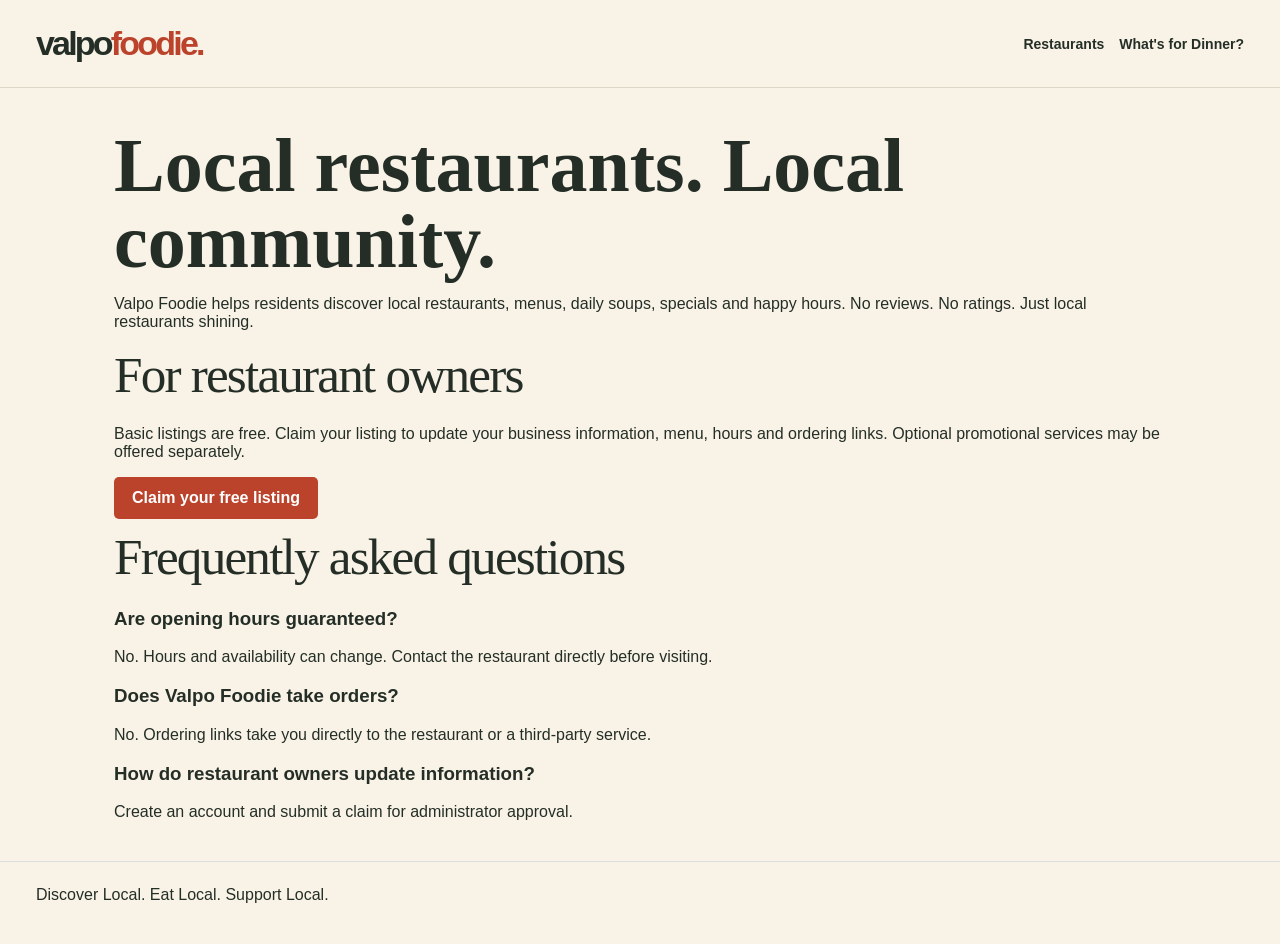
==== about.html @ 4cd33c18 "Launch public navigation, dinner wheel, about and FAQ, remove demo content" ====
<!doctype html><html lang="en"><head><meta charset="utf-8"><meta name="viewport" content="width=device-width,initial-scale=1"><title>About Valpo Foodie | Local dining in Valparaiso</title><meta name="description" content="Discover local restaurants in Valparaiso, Indiana. No reviews, no ratings, just local restaurants shining."><link rel="canonical" href="https://www.valpofoodie.com/about"><link rel="stylesheet" href="/style.css"></head><body><header><a class="logo" href="/">valpo<span>foodie.</span></a><nav><a href="/#directory">Restaurants</a><a href="/dinner">What's for Dinner?</a></nav></header><main class="restaurant-profile"><h1>Local restaurants. Local community.</h1><p>Valpo Foodie helps residents discover local restaurants, menus, daily soups, specials and happy hours. No reviews. No ratings. Just local restaurants shining.</p><h2>For restaurant owners</h2><p>Basic listings are free. Claim your listing to update your business information, menu, hours and ordering links. Optional promotional services may be offered separately.</p><a class="button" href="/management.html">Claim your free listing</a><h2>Frequently asked questions</h2><h3>Are opening hours guaranteed?</h3><p>No. Hours and availability can change. Contact the restaurant directly before visiting.</p><h3>Does Valpo Foodie take orders?</h3><p>No. Ordering links take you directly to the restaurant or a third-party service.</p><h3>How do restaurant owners update information?</h3><p>Create an account and submit a claim for administrator approval.</p></main><footer>Discover Local. Eat Local. Support Local.</footer></body></html>
---- style.css ----
*{box-sizing:border-box}html{scroll-behavior:smooth}body{margin:0;background:#faf6ed;color:#292b25;font:16px system-ui}header,main,footer{max-width:1100px;margin:auto;padding:24px}header{display:flex;align-items:center;justify-content:space-between;flex-wrap:wrap;gap:16px}.logo{font-size:29px;letter-spacing:-2px;color:#b54b27;font-weight:800;text-decoration:none}nav{display:flex;gap:15px;flex-wrap:wrap}a{color:inherit}nav a{text-decoration:none;font-weight:600}section{margin:28px 0}.hero{background:#283b30;color:#fff9ed;padding:clamp(28px,7vw,75px);border-radius:24px}h1{font:bold clamp(42px,7vw,76px)/1 Georgia;margin:15px 0}h2{font:bold 32px Georgia}small{letter-spacing:1px}button,.button{background:#b54b27;color:white;border:0;border-radius:9px;padding:12px 18px;font:inherit;cursor:pointer;text-decoration:none;display:inline-block}.tiles{display:grid;grid-template-columns:repeat(auto-fit,minmax(230px,1fr));gap:16px}article,.tiles a{background:white;border:1px solid #e6ded0;border-radius:16px;padding:22px}.tiles a{text-decoration:none}.line{display:flex;align-items:center;justify-content:space-between;gap:10px;padding:12px 0;border-bottom:1px solid #eee}.green{color:#27663b;font-size:13px}input,select{font:inherit;padding:10px;border:1px solid #ccc;border-radius:7px;max-width:100%}label{display:block;margin:12px 0}footer{border-top:1px solid #ddd}.notice{background:#f2e3c9;padding:10px 16px;border-radius:8px;font-size:13px}fieldset{border:1px solid #ddd;border-radius:8px}#search{margin-bottom:12px}
.filters{display:flex;gap:12px;flex-wrap:wrap}.filters input{flex:1;min-width:220px}.chips{display:flex;gap:7px;flex-wrap:wrap;margin:14px 0}.chips button{background:#fff;color:#283b30;border:1px solid #d6d9cc;padding:8px 12px;font-size:13px;border-radius:30px}.chips button[aria-pressed=true]{background:#283b30;color:white}.directory{display:grid;grid-template-columns:repeat(auto-fit,minmax(250px,1fr));gap:14px}.directory article{display:flex;flex-direction:column;min-height:150px;box-shadow:0 2px 9px #283b3009}.directory h3{margin:0;font-size:19px}.muted{color:#62675d;font-size:14px}.actions{display:flex;gap:15px;flex-wrap:wrap;margin-top:auto;font-size:14px}.actions a{color:#535e47;font-weight:600}.hero{background:linear-gradient(120deg,#20392d,#3e5140)}
:root{--cream:#f9f3e7;--ink:#242e26;--red:#bc432b;--gold:#e4ad55}body{background:var(--cream);color:var(--ink);font-family:Arial,sans-serif}header,main,footer{max-width:1280px;padding:24px 36px}header{position:sticky;top:0;background:var(--cream);z-index:10;border-bottom:1px solid #ded6c7}.topline{text-align:center;background:var(--ink);color:#f8e7ca;font-size:10px;font-weight:bold;letter-spacing:3px;padding:9px}.logo{color:var(--ink);font-size:34px;letter-spacing:-2.8px}.logo span{color:var(--red)}nav a{font-size:14px}nav a:hover{color:var(--red)}.notice{background:transparent;color:#69645b;padding:0;font-size:12px}.hero{display:grid;grid-template-columns:1.1fr .9fr;align-items:center;background:#253b30;overflow:hidden;padding:clamp(28px,5vw,72px);border-radius:8px;min-height:430px;gap:25px}.hero h1{font:normal clamp(46px,6.8vw,94px)/.98 Georgia;letter-spacing:-.065em;margin:22px 0}.hero h1 em{color:#e9b96f;font-weight:normal}.hero small,.eyebrow,.tile-kicker{font-size:11px;font-weight:bold;letter-spacing:2px}.hero small{color:#e9b96f}.hero-sub{max-width:390px;line-height:1.6;color:#e1dfd2}.button,button{background:var(--red);border-radius:5px;font-weight:bold}.hero-link{display:inline-block;margin:14px 0 0 12px;font-size:14px}.hero-art{position:relative;display:grid;place-items:center;min-height:290px}.hero-plate{width:min(100%,340px);aspect-ratio:1;border-radius:50%;background:#e6b36d;color:#273c31;display:flex;flex-direction:column;justify-content:space-evenly;align-items:center;border:12px double #273c31;box-shadow:12px 15px 0 #172a21;transform:rotate(-9deg);font-size:24px}.plate-inner{width:78%;aspect-ratio:1;border:2px solid #273c31;border-radius:50%;display:flex;flex-direction:column;align-items:center;justify-content:center;text-align:center}.plate-inner span{font:bold clamp(28px,4.4vw,62px)/.85 Georgia;letter-spacing:-3px}.plate-inner i{font:italic 20px Georgia;margin-top:10px}.stamp{position:absolute;bottom:0;right:0;background:#bc432b;color:#fff3d9;border:2px dashed #fff3d9;outline:5px solid #bc432b;padding:16px;transform:rotate(10deg);font-weight:900;font-size:21px;line-height:1}.stamp b{color:#f4c77c}section{margin:48px 0;scroll-margin-top:110px}h2{font:normal clamp(32px,4vw,54px)/1.1 Georgia;letter-spacing:-1.8px;margin:10px 0 22px}.eyebrow{color:var(--red)}#flavor-grid{display:grid;grid-template-columns:repeat(6,1fr);gap:12px}.flavor{padding:0;background:transparent;color:var(--ink);text-align:left;overflow:hidden}.flavor img{width:100%;aspect-ratio:1.25;object-fit:cover;border-radius:7px;display:block;transition:transform .2s}.flavor:hover img{transform:scale(.97)}.flavor span{display:block;padding:10px 0;font-size:13px}.tiles{gap:12px}.tiles a{position:relative;background:#e7b66e;border:0;border-radius:7px;padding:25px;min-height:150px}.tiles a:nth-child(2){background:#b9422c;color:#fff5e5}.tiles a:nth-child(3){background:#d5d9bd}.tiles h3{font:normal 29px Georgia;margin:16px 0 8px;letter-spacing:-1px}.tile-arrow{float:right;font-size:22px}.directory{grid-template-columns:repeat(3,minmax(0,1fr));gap:20px}.directory article{padding:0;overflow:hidden;border-radius:8px;border:1px solid #e3dacb;background:#fffdf8;transition:transform .18s,box-shadow .18s}.directory article:hover{transform:translateY(-3px);box-shadow:0 10px 25px #273c3114}.restaurant-cover{display:block;width:100%;aspect-ratio:1.8;object-fit:cover}.restaurant-body{padding:20px;display:flex;flex-direction:column;flex:1;gap:10px}.restaurant-body .muted{margin:0;text-transform:uppercase;font-size:10px;letter-spacing:1px;color:#8d4832;font-weight:bold}.directory h3{font:normal 25px/1.12 Georgia;letter-spacing:-.5px}.actions{margin-top:12px;padding-top:12px;border-top:1px solid #eee6d9;justify-content:space-between}.filters input,.filters select{background:#fffdf8;border-color:#d6cbb9;padding:14px}.chips button{background:transparent}.cover-demo{border-bottom:1px solid #ddd;padding-bottom:20px;margin-bottom:20px}.footer-brand{font:bold 42px Arial;letter-spacing:-3px;color:#bc432b}footer{padding-bottom:40px}a:focus-visible,button:focus-visible,input:focus-visible,select:focus-visible{outline:3px solid #b9422c;outline-offset:3px}@media(max-width:850px){header,main,footer{padding:18px 22px}.hero{grid-template-columns:1fr 1fr}.directory{grid-template-columns:repeat(2,minmax(0,1fr))}#flavor-grid{grid-template-columns:repeat(3,1fr)}}@media(max-width:560px){header{position:relative}.hero{grid-template-columns:1fr;padding:28px;min-height:0}.hero-art{min-height:220px}.hero-plate{width:210px}.plate-inner span{font-size:40px}.stamp{font-size:15px}.directory{grid-template-columns:1fr}.tiles{grid-template-columns:1fr}.flavor span{font-size:12px}nav{gap:12px}nav a{font-size:12px}section{margin:34px 0}.logo{font-size:30px}}@media(prefers-reduced-motion:reduce){*{scroll-behavior:auto!important;transition:none!important}}
.soup-grid{display:grid;grid-template-columns:repeat(2,minmax(0,1fr));gap:16px}.soup-card{border-radius:8px;background:#fffdf8;padding:20px 24px}.soup-head{display:flex;align-items:baseline;justify-content:space-between;gap:12px;border-bottom:2px solid #e4ad55;padding-bottom:12px;margin-bottom:6px}.soup-head h3{font:normal 25px Georgia;margin:0}.soup-head a{font-size:12px;font-weight:bold;color:#a43b27;text-align:right}.soup-row{display:flex;justify-content:space-between;gap:12px;padding:13px 0;border-bottom:1px solid #eee6d9}.soup-row:last-child{border:0}.soup-intro{font-size:18px}.management{max-width:720px;margin:60px auto}.management article{margin:16px 0}@media(max-width:650px){.soup-grid{grid-template-columns:1fr}.soup-head h3{font-size:22px}}
.featured-label{font-size:11px;font-weight:bold;letter-spacing:1px;text-transform:uppercase;color:#8d4832}#flavor-grid{grid-template-columns:repeat(auto-fit,minmax(120px,1fr))}
.plant-banner{display:flex;align-items:center;justify-content:space-between;gap:24px;margin-top:20px;padding:28px 32px;background:#dce5bd;border-radius:8px;color:#253b30}.plant-banner .eyebrow{color:#376344}.plant-banner h3{font:normal clamp(25px,3vw,38px) Georgia;margin:8px 0}.plant-banner p{margin:8px 0;line-height:1.5}.plant-banner button{background:#253b30;flex-shrink:0}.featured-soup{border:1px solid #c38a37;box-shadow:inset 0 4px #e4ad55}.featured-soup .featured-label{margin-bottom:10px}.featured-label{display:block;width:fit-content;color:#75441f;background:#f6e8cc;border-radius:3px;padding:5px 8px;font-size:10px}.flavor img{aspect-ratio:1.15}.flavor:focus-visible{outline-offset:5px}@media(max-width:650px){.plant-banner{flex-direction:column;align-items:flex-start;padding:22px}#flavor-grid{grid-template-columns:repeat(2,minmax(0,1fr))}}
html{scroll-behavior:smooth}section[id]{scroll-margin-top:100px}.soup-hero{grid-template-columns:1fr 1fr;gap:32px;padding:clamp(24px,4vw,56px)}.soup-hero h1{font-size:clamp(44px,5.8vw,80px);line-height:.98}.soup-hero-image{display:block;width:100%;border-radius:8px}.soup-hero .hero-art{min-height:0}.soup-hero .stamp{right:12px;bottom:12px}.soup-nav{color:#a43b27;font-weight:700}#soups{margin-top:32px}.soup-card{padding:20px}.soup-head h3{font-size:22px}.soup-row{padding:10px 0}.featured-soup{border:1px solid #b58a49}.flavors{margin-top:40px}#flavor-grid{grid-template-columns:repeat(4,minmax(0,1fr))}button:focus-visible,a:focus-visible,input:focus-visible,select:focus-visible{outline:3px solid #b58337;outline-offset:3px}@media(min-width:1050px){#flavor-grid{grid-template-columns:repeat(8,minmax(0,1fr))}}@media(max-width:650px){.soup-hero{grid-template-columns:1fr;gap:20px}.soup-hero-image{max-height:200px;object-fit:cover}#flavor-grid{grid-template-columns:repeat(2,minmax(0,1fr))}header nav{flex-wrap:wrap;gap:10px}.soup-head{flex-wrap:wrap}}
.soup-hero h1{font-size:clamp(36px,4.4vw,62px);line-height:1.07}.soup-hero-image{aspect-ratio:1.15;object-fit:cover}.photo-credit{display:block;font-size:10px;margin-top:5px;color:inherit}.quick-links{display:grid;grid-template-columns:repeat(4,1fr);gap:1px;background:#ddd2be;border:1px solid #ddd2be;margin:22px 0 28px;border-radius:8px;overflow:hidden}.quick-links a{background:#fff9ee;padding:19px;text-decoration:none;color:#253b30;font-weight:700;font-size:17px}.quick-links a:hover{background:#f0e4ce}.quick-links span{display:block;font-weight:400;font-size:12px;margin-top:6px}@media(max-width:650px){.quick-links{grid-template-columns:repeat(2,1fr)}.quick-links a{padding:14px}.soup-hero-image{max-height:250px}}
[hidden]{display:none!important}.portal{max-width:900px;margin:auto;padding:24px}.portal form{display:grid;gap:12px;max-width:650px}.portal label{display:grid;gap:5px;text-transform:capitalize}.portal input:not([type=checkbox]),.portal textarea,.portal select{width:100%;padding:10px;border:1px solid #b9b1a2;border-radius:5px;font:inherit;background:white;color:#222}.portal section{margin:20px 0}.portal h3{margin-top:30px}.portal button{width:fit-content}.portal-top{display:flex;justify-content:space-between;align-items:center}.portal #status{font-weight:bold;color:#315c40}.portal #soups-admin>div,.portal #promos-admin>div,.portal #claims-list>div,.portal #owners-list>div{padding:10px;border-bottom:1px solid #ccc;overflow-wrap:anywhere}.portal div>button{margin-left:8px}
.manage-heading{display:flex;justify-content:space-between;align-items:center;gap:12px;background:#f1e9d9;padding:20px;border-radius:12px}.manage-heading h2{margin:4px 0}.manage-heading span{font-size:.85rem;color:#315c40}.manage-tabs{display:flex;flex-wrap:wrap;gap:8px;margin:18px 0}.portal .manage-tabs button{margin:0;background:white;color:#333;border:1px solid #c7bdac;padding:10px 14px;border-radius:8px}.portal .manage-tabs button[aria-pressed=true]{background:#315c40;color:white}.manage-panel{background:white;border:1px solid #ddd3c3;border-radius:12px;padding:20px}.manage-panel h3{margin-top:0}.soup-setting{background:#f0f5ed;border:1px solid #c9d8c5;border-radius:10px;padding:16px;margin-bottom:20px}.portal .soup-setting label{display:flex;align-items:center;gap:10px;text-transform:none;font-weight:700}.soup-setting input{width:22px;height:22px;accent-color:#315c40}.soup-setting p{margin-bottom:0;font-size:.9rem}.portal #status{position:sticky;top:0;background:#fff;padding:8px;z-index:3}
.restaurant-profile{max-width:1100px;margin:auto;padding:24px}.profile-hero{margin:18px 0;background:#23392e;color:#fff8e9;border-radius:16px;overflow:hidden}.profile-hero h1{color:inherit;font-size:clamp(2rem,5vw,4rem);margin:12px 0}.profile-hero-body{padding:30px}.profile-cover{width:100%;max-height:320px;object-fit:cover}.profile-logo{width:100px;height:100px;object-fit:contain;background:white;border-radius:12px;float:right;margin:0 0 12px 12px}.profile-actions{display:flex;gap:10px;flex-wrap:wrap}.profile-section{padding:24px 0;border-bottom:1px solid #ddd3c3}.menu-gallery{display:grid;grid-template-columns:repeat(2,minmax(0,1fr));gap:16px;margin-top:16px}.menu-gallery a{display:block;background:white;border:1px solid #ddd3c3;border-radius:10px;overflow:hidden}.menu-gallery img{width:100%;height:auto;display:block}.menu-gallery span{display:block;padding:10px}.profile-section p{white-space:pre-line}.recruit{background:#23392e;color:#fff8e9;border-radius:16px;padding:30px;margin:24px 0}.recruit h2{color:inherit}.restaurant-body h3 a{color:inherit;text-decoration:none}.portal #menu-assets>div{padding:12px;border-bottom:1px solid #ddd;overflow-wrap:anywhere}.portal #menu-link{margin-top:20px}@media(max-width:600px){.restaurant-profile{padding:16px}.profile-hero-body{padding:20px}.menu-gallery{grid-template-columns:1fr}.soup-hero{gap:12px}.soup-hero-image{max-height:220px;object-fit:cover}.hero-copy h1{font-size:clamp(2rem,8vw,3rem)}}
.discovery-section{margin:32px 0}.discovery-grid{display:grid;grid-template-columns:repeat(auto-fit,minmax(min(100%,230px),1fr));gap:12px}.discovery-grid article{padding:16px;border:1px solid #ddd3c3;border-radius:12px;background:#fffaf1}.discovery-grid h3{margin:0 0 6px}.discovery-grid p{white-space:pre-line;margin:8px 0}.owner-badge{display:inline-block;background:#e7eee4;color:#234c31;border-radius:20px;padding:5px 10px;font-size:12px;font-weight:700;margin:6px 0}.profile-hero .button{color:inherit}.portal textarea[name=concepts]{min-height:160px}
.restaurant-cover-link{display:block;overflow:hidden;cursor:pointer}.restaurant-cover-link .restaurant-cover{display:block;width:100%;transition:filter .18s ease}.restaurant-cover-link:hover .restaurant-cover{filter:brightness(.94)}.restaurant-cover-link:focus-visible{outline:3px solid #b68a44;outline-offset:-3px}

.menu-gallery a{cursor:zoom-in}.menu-gallery a:focus-visible{outline:3px solid #b68a44;outline-offset:2px}

.hours-status{font-size:.9rem;font-weight:650;margin:.5rem 0}.is-open{color:#21653d}.is-closed{color:#a13e30}.is-unknown{color:#666}.open-filter{display:flex;align-items:center;gap:.5rem;white-space:nowrap}.open-filter input{width:auto}.filters{flex-wrap:wrap}

.compact-hours{margin:12px 0;padding:10px 14px;border:1px solid #ddd9cd;border-radius:10px}.compact-hours summary{cursor:pointer;font-weight:700;font-size:.95rem}.hours-preview{display:block;font-weight:400;font-size:.85rem;line-height:1.45;margin:3px 0 0 17px}.hours-line{display:flex;justify-content:space-between;gap:12px;font-size:.85rem;line-height:1.4;padding:3px 0;max-width:360px}.compact-hours details[open] summary{margin-bottom:8px}.compact-hours .hours-notice{font-size:.85rem;line-height:1.4;margin:6px 0 0}

/* Editorial cuisine photography */
.flavor{position:relative;border-radius:9px;isolation:isolate;background:#243e30;box-shadow:0 2px 8px #223b2520;min-width:0}.flavor img{aspect-ratio:1.25;object-fit:cover;border-radius:0;transition:transform .25s ease}.flavor::after{content:"";position:absolute;inset:0;z-index:0;background:linear-gradient(transparent 35%,rgba(12,25,17,.88));pointer-events:none}.flavor span{position:absolute;bottom:0;left:0;right:0;padding:9px 8px;color:#fff8e7;font-size:clamp(11px,1.1vw,15px);font-weight:700;line-height:1.2;z-index:1;text-shadow:0 1px 3px #0008}.flavor:hover img{transform:scale(1.045)}@media(prefers-reduced-motion:reduce){.flavor img{transition:none}.flavor:hover img{transform:none}}

.wheel-page{max-width:1050px;margin:auto;padding:30px 16px}.wheel-layout{display:grid;grid-template-columns:minmax(210px,1fr) minmax(0,2fr);gap:24px;align-items:start}.wheel-controls,.wheel-stage{border:1px solid #ded4be;border-radius:14px;padding:18px;background:#fffaf0}.wheel-controls label{display:block;margin:12px 0}.wheel-controls select{display:block;width:100%}.wheel-controls input[type=checkbox]{width:auto}.wheel-stage{text-align:center;position:relative}.wheel-stage canvas{display:block;width:100%;max-width:560px;height:auto;margin:auto}.wheel-pointer{width:0;height:0;border-left:14px solid transparent;border-right:14px solid transparent;border-top:30px solid #d3a44c;position:absolute;top:17px;left:calc(50% - 14px);z-index:2}.wheel-stage #spin{margin:14px auto;font-size:1.1rem;padding:12px 26px}.wheel-stage #winner .button{display:inline-block;margin:4px}.wheel-controls #choices{max-height:300px;overflow:auto}.wheel-controls #choices label{font-size:.85rem;margin:5px 0}@media(max-width:680px){.wheel-layout{grid-template-columns:1fr}}

.dinner-callout{display:flex;align-items:center;justify-content:space-between;gap:20px;background:#243e30;color:#fff5df;border-radius:14px;padding:24px;margin:28px 0}.dinner-callout h2{color:inherit;margin:6px 0}.dinner-callout small{color:#edca84}.dinner-callout .button{background:#edca84;color:#243e30}@media(max-width:680px){.dinner-callout{align-items:flex-start;flex-direction:column}}
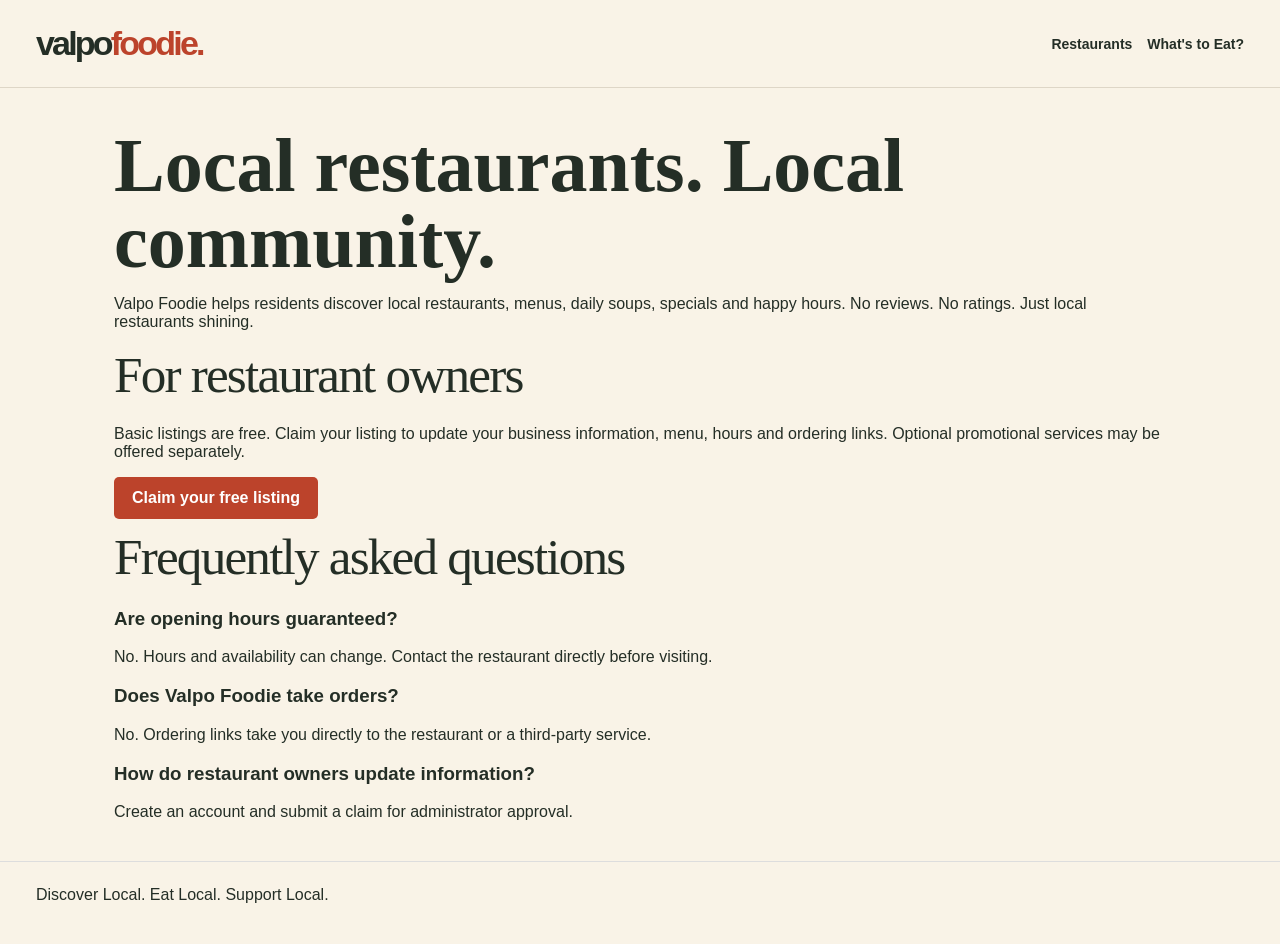
==== commit 9f3db4d1: "Rebrand restaurant picker as What's to Eat?" ====
--- a/about.html
+++ b/about.html
@@ -1 +1 @@
-<!doctype html><html lang="en"><head><meta charset="utf-8"><meta name="viewport" content="width=device-width,initial-scale=1"><title>About Valpo Foodie | Local dining in Valparaiso</title><meta name="description" content="Discover local restaurants in Valparaiso, Indiana. No reviews, no ratings, just local restaurants shining."><link rel="canonical" href="https://www.valpofoodie.com/about"><link rel="stylesheet" href="/style.css"></head><body><header><a class="logo" href="/">valpo<span>foodie.</span></a><nav><a href="/#directory">Restaurants</a><a href="/dinner">What's for Dinner?</a></nav></header><main class="restaurant-profile"><h1>Local restaurants. Local community.</h1><p>Valpo Foodie helps residents discover local restaurants, menus, daily soups, specials and happy hours. No reviews. No ratings. Just local restaurants shining.</p><h2>For restaurant owners</h2><p>Basic listings are free. Claim your listing to update your business information, menu, hours and ordering links. Optional promotional services may be offered separately.</p><a class="button" href="/management.html">Claim your free listing</a><h2>Frequently asked questions</h2><h3>Are opening hours guaranteed?</h3><p>No. Hours and availability can change. Contact the restaurant directly before visiting.</p><h3>Does Valpo Foodie take orders?</h3><p>No. Ordering links take you directly to the restaurant or a third-party service.</p><h3>How do restaurant owners update information?</h3><p>Create an account and submit a claim for administrator approval.</p></main><footer>Discover Local. Eat Local. Support Local.</footer></body></html>+<!doctype html><html lang="en"><head><meta charset="utf-8"><meta name="viewport" content="width=device-width,initial-scale=1"><title>About Valpo Foodie | Local dining in Valparaiso</title><meta name="description" content="Discover local restaurants in Valparaiso, Indiana. No reviews, no ratings, just local restaurants shining."><link rel="canonical" href="https://www.valpofoodie.com/about"><link rel="stylesheet" href="/style.css"></head><body><header><a class="logo" href="/">valpo<span>foodie.</span></a><nav><a href="/#directory">Restaurants</a><a href="/dinner">What's to Eat?</a></nav></header><main class="restaurant-profile"><h1>Local restaurants. Local community.</h1><p>Valpo Foodie helps residents discover local restaurants, menus, daily soups, specials and happy hours. No reviews. No ratings. Just local restaurants shining.</p><h2>For restaurant owners</h2><p>Basic listings are free. Claim your listing to update your business information, menu, hours and ordering links. Optional promotional services may be offered separately.</p><a class="button" href="/management.html#claim-access">Claim your free listing</a><h2>Frequently asked questions</h2><h3>Are opening hours guaranteed?</h3><p>No. Hours and availability can change. Contact the restaurant directly before visiting.</p><h3>Does Valpo Foodie take orders?</h3><p>No. Ordering links take you directly to the restaurant or a third-party service.</p><h3>How do restaurant owners update information?</h3><p>Create an account and submit a claim for administrator approval.</p></main><footer>Discover Local. Eat Local. Support Local.</footer></body></html>
--- a/style.css
+++ b/style.css
@@ -24,3 +24,22 @@
 .wheel-page{max-width:1050px;margin:auto;padding:30px 16px}.wheel-layout{display:grid;grid-template-columns:minmax(210px,1fr) minmax(0,2fr);gap:24px;align-items:start}.wheel-controls,.wheel-stage{border:1px solid #ded4be;border-radius:14px;padding:18px;background:#fffaf0}.wheel-controls label{display:block;margin:12px 0}.wheel-controls select{display:block;width:100%}.wheel-controls input[type=checkbox]{width:auto}.wheel-stage{text-align:center;position:relative}.wheel-stage canvas{display:block;width:100%;max-width:560px;height:auto;margin:auto}.wheel-pointer{width:0;height:0;border-left:14px solid transparent;border-right:14px solid transparent;border-top:30px solid #d3a44c;position:absolute;top:17px;left:calc(50% - 14px);z-index:2}.wheel-stage #spin{margin:14px auto;font-size:1.1rem;padding:12px 26px}.wheel-stage #winner .button{display:inline-block;margin:4px}.wheel-controls #choices{max-height:300px;overflow:auto}.wheel-controls #choices label{font-size:.85rem;margin:5px 0}@media(max-width:680px){.wheel-layout{grid-template-columns:1fr}}
 
 .dinner-callout{display:flex;align-items:center;justify-content:space-between;gap:20px;background:#243e30;color:#fff5df;border-radius:14px;padding:24px;margin:28px 0}.dinner-callout h2{color:inherit;margin:6px 0}.dinner-callout small{color:#edca84}.dinner-callout .button{background:#edca84;color:#243e30}@media(max-width:680px){.dinner-callout{align-items:flex-start;flex-direction:column}}
+
+.wheel-modes{display:flex;gap:5px;padding:5px;background:#e9dfca;border-radius:10px;max-width:520px;margin:20px 0}.wheel-modes button{flex:1;background:transparent;color:#244334;font-weight:700;line-height:1.3;padding:12px 8px}.wheel-modes button[aria-pressed=true]{background:#244334;color:#fff9eb}.wheel-controls #cuisine-label[hidden]{display:none}.wheel-stage canvas{border:4px solid #b58d49;border-radius:50%;box-shadow:0 5px 18px #243e3025;box-sizing:border-box}.wheel-stage #winner{background:#fffbf2;border:1px solid #d7c49d;border-radius:10px;padding:16px;margin-top:12px}.wheel-stage #winner small{letter-spacing:1.5px;color:#80623c}.wheel-stage #winner h2{margin:8px 0 12px}
+
+.favorite-button{margin-top:8px;background:transparent;color:#254936;border:1px solid #c6bda8;font-size:.85rem}.favorite-button[aria-pressed=true]{background:#e6eddc}.correction-box{margin:24px 0;padding:12px;border-top:1px solid #ded4be}.correction-box summary{cursor:pointer;color:#254936}.correction-box textarea{width:100%;display:block;margin:8px 0}.schedule-row{display:grid;grid-template-columns:1fr 1.6fr 1fr auto;gap:6px;margin:8px 0}.schedule-row input,.schedule-row select{min-width:0;width:100%}@media(max-width:680px){.schedule-row{grid-template-columns:1fr 1fr}.schedule-row input:nth-child(2){grid-column:span 1}}.manage-tabs button[hidden]{display:none!important}
+
+/* Preserve full restaurant artwork on individual business profiles. */
+.profile-hero .profile-cover{display:block;width:100%;height:auto;max-height:none;aspect-ratio:auto;object-fit:contain;object-position:center;}
+
+/* Compact, uncropped restaurant profile banners. */
+.profile-hero .profile-cover{display:block;width:100%;height:300px;max-height:300px;object-fit:contain;object-position:center;background:#23392e;}
+@media(max-width:650px){.profile-hero .profile-cover{height:200px;max-height:200px;}}
+
+/* Profile layout v4: side-by-side artwork and business information. Remove this block to restore v3. */
+@media(min-width:800px){.profile-hero:has(.profile-cover){display:grid;grid-template-columns:minmax(0,1fr) minmax(0,1fr);align-items:center}.profile-hero .profile-cover{width:100%;height:auto;max-height:340px;object-fit:contain;background:transparent}.profile-hero .profile-hero-body{padding:clamp(22px,3vw,36px);min-width:0}.profile-hero h1{font-size:clamp(2rem,3.5vw,3.5rem);overflow-wrap:break-word}}
+@media(max-width:799px){.profile-hero .profile-cover{height:clamp(180px,45vw,260px);max-height:260px;object-fit:contain}.profile-hero .profile-hero-body{padding:20px}}
+
+.profile-ordering{margin:20px 0 26px;padding:20px;border:1px solid #e1d8c8;border-radius:12px;background:#fff}.profile-ordering h2{font:normal 26px Georgia;margin:0 0 5px}.profile-ordering p{font-size:14px;color:#62675d;margin:0 0 15px}.order-link-grid{display:grid;grid-template-columns:repeat(auto-fit,minmax(min(100%,235px),1fr));gap:10px}.order-link{display:flex;align-items:center;gap:12px;padding:15px 14px;border-radius:9px;color:#fff;text-decoration:none;min-height:72px;transition:filter .15s}.order-link:hover{filter:brightness(1.13)}.order-link:focus-visible{outline:3px solid #b78930;outline-offset:3px}.order-direct{background:#23392e}.order-dash{background:#bd210e}.order-uber{background:#161616}.order-uber svg{color:#35d27c}.order-link svg{width:26px;height:26px;flex:none}.order-words{display:flex;flex-direction:column;gap:4px;flex:1}.order-words strong{font-size:15px}.order-words small{font-size:11px;letter-spacing:0;color:#fff;opacity:.9}.order-arrow{font-size:19px}
+
+.date-hours-notice{border:1px solid #dfca97;background:#fff3d9;color:#684713;border-radius:8px;padding:10px 12px;margin:8px 0;font-size:13px;line-height:1.4}.date-hours-notice p{margin:4px 0 0;font-size:12px}.date-hours-notice.confirmed{background:#e9f2e7;border-color:#bbd0b6;color:#244b2e}.date-hours-notice.closed{background:#fbecea;border-color:#e8c5bf;color:#842d22}.override-period,.override-item{display:flex;gap:10px;align-items:center;flex-wrap:wrap;margin:10px 0}.override-item{border-bottom:1px solid #ddd;padding-bottom:10px}.override-item p{flex:1;min-width:180px;margin:0}.override-period input{max-width:150px}#special-hours-form{margin:20px 0}#special-hours-form textarea{width:100%;max-width:650px}#special-hours-panel [hidden]{display:none!important}
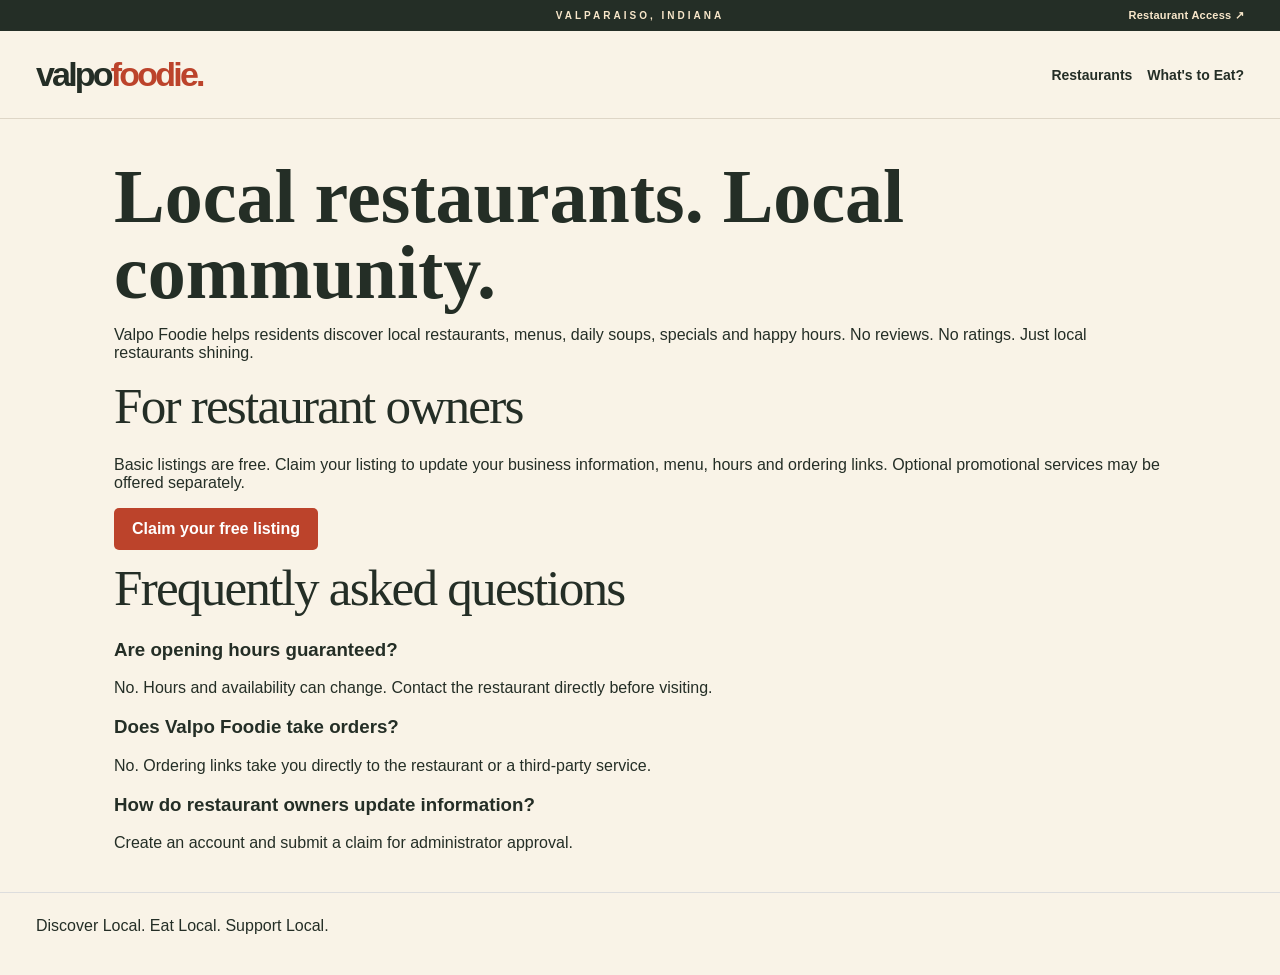
==== commit 0161887c: "Move Restaurant Access to discreet top-right utility link" ====
--- a/about.html
+++ b/about.html
@@ -1 +1 @@
-<!doctype html><html lang="en"><head><meta charset="utf-8"><meta name="viewport" content="width=device-width,initial-scale=1"><title>About Valpo Foodie | Local dining in Valparaiso</title><meta name="description" content="Discover local restaurants in Valparaiso, Indiana. No reviews, no ratings, just local restaurants shining."><link rel="canonical" href="https://www.valpofoodie.com/about"><link rel="stylesheet" href="/style.css"></head><body><header><a class="logo" href="/">valpo<span>foodie.</span></a><nav><a href="/#directory">Restaurants</a><a href="/dinner">What's to Eat?</a></nav></header><main class="restaurant-profile"><h1>Local restaurants. Local community.</h1><p>Valpo Foodie helps residents discover local restaurants, menus, daily soups, specials and happy hours. No reviews. No ratings. Just local restaurants shining.</p><h2>For restaurant owners</h2><p>Basic listings are free. Claim your listing to update your business information, menu, hours and ordering links. Optional promotional services may be offered separately.</p><a class="button" href="/management.html#claim-access">Claim your free listing</a><h2>Frequently asked questions</h2><h3>Are opening hours guaranteed?</h3><p>No. Hours and availability can change. Contact the restaurant directly before visiting.</p><h3>Does Valpo Foodie take orders?</h3><p>No. Ordering links take you directly to the restaurant or a third-party service.</p><h3>How do restaurant owners update information?</h3><p>Create an account and submit a claim for administrator approval.</p></main><footer>Discover Local. Eat Local. Support Local.</footer></body></html>+<!doctype html><html lang="en"><head><meta charset="utf-8"><meta name="viewport" content="width=device-width,initial-scale=1"><title>About Valpo Foodie | Local dining in Valparaiso</title><meta name="description" content="Discover local restaurants in Valparaiso, Indiana. No reviews, no ratings, just local restaurants shining."><link rel="canonical" href="https://www.valpofoodie.com/about"><link rel="stylesheet" href="/style.css"></head><body><div class="topline access-topline"><span class="topline-label">VALPARAISO, INDIANA</span><a class="restaurant-access" href="/management.html">Restaurant Access <span aria-hidden="true">↗</span></a></div><header><a class="logo" href="/">valpo<span>foodie.</span></a><nav><a href="/#directory">Restaurants</a><a href="/dinner">What's to Eat?</a></nav></header><main class="restaurant-profile"><h1>Local restaurants. Local community.</h1><p>Valpo Foodie helps residents discover local restaurants, menus, daily soups, specials and happy hours. No reviews. No ratings. Just local restaurants shining.</p><h2>For restaurant owners</h2><p>Basic listings are free. Claim your listing to update your business information, menu, hours and ordering links. Optional promotional services may be offered separately.</p><a class="button" href="/management.html#claim-access">Claim your free listing</a><h2>Frequently asked questions</h2><h3>Are opening hours guaranteed?</h3><p>No. Hours and availability can change. Contact the restaurant directly before visiting.</p><h3>Does Valpo Foodie take orders?</h3><p>No. Ordering links take you directly to the restaurant or a third-party service.</p><h3>How do restaurant owners update information?</h3><p>Create an account and submit a claim for administrator approval.</p></main><footer>Discover Local. Eat Local. Support Local.</footer></body></html>
--- a/style.css
+++ b/style.css
@@ -43,3 +43,5 @@
 .profile-ordering{margin:20px 0 26px;padding:20px;border:1px solid #e1d8c8;border-radius:12px;background:#fff}.profile-ordering h2{font:normal 26px Georgia;margin:0 0 5px}.profile-ordering p{font-size:14px;color:#62675d;margin:0 0 15px}.order-link-grid{display:grid;grid-template-columns:repeat(auto-fit,minmax(min(100%,235px),1fr));gap:10px}.order-link{display:flex;align-items:center;gap:12px;padding:15px 14px;border-radius:9px;color:#fff;text-decoration:none;min-height:72px;transition:filter .15s}.order-link:hover{filter:brightness(1.13)}.order-link:focus-visible{outline:3px solid #b78930;outline-offset:3px}.order-direct{background:#23392e}.order-dash{background:#bd210e}.order-uber{background:#161616}.order-uber svg{color:#35d27c}.order-link svg{width:26px;height:26px;flex:none}.order-words{display:flex;flex-direction:column;gap:4px;flex:1}.order-words strong{font-size:15px}.order-words small{font-size:11px;letter-spacing:0;color:#fff;opacity:.9}.order-arrow{font-size:19px}
 
 .date-hours-notice{border:1px solid #dfca97;background:#fff3d9;color:#684713;border-radius:8px;padding:10px 12px;margin:8px 0;font-size:13px;line-height:1.4}.date-hours-notice p{margin:4px 0 0;font-size:12px}.date-hours-notice.confirmed{background:#e9f2e7;border-color:#bbd0b6;color:#244b2e}.date-hours-notice.closed{background:#fbecea;border-color:#e8c5bf;color:#842d22}.override-period,.override-item{display:flex;gap:10px;align-items:center;flex-wrap:wrap;margin:10px 0}.override-item{border-bottom:1px solid #ddd;padding-bottom:10px}.override-item p{flex:1;min-width:180px;margin:0}.override-period input{max-width:150px}#special-hours-form{margin:20px 0}#special-hours-form textarea{width:100%;max-width:650px}#special-hours-panel [hidden]{display:none!important}
+
+.topline.access-topline{display:grid;grid-template-columns:1fr auto 1fr;align-items:center;gap:12px;padding:9px 36px}.access-topline .topline-label{grid-column:2}.restaurant-access{grid-column:3;justify-self:end;color:inherit;text-decoration:none;letter-spacing:.25px;font-size:11px;font-weight:600;white-space:nowrap}.restaurant-access:hover,.restaurant-access:focus-visible{text-decoration:underline;color:#fff}.restaurant-access:focus-visible{outline:2px solid currentColor;outline-offset:3px}@media(max-width:700px){.topline.access-topline{display:flex;justify-content:space-between;gap:8px;padding:8px 16px;text-align:left;letter-spacing:1px}.restaurant-access{font-size:11px;flex-shrink:0}}
